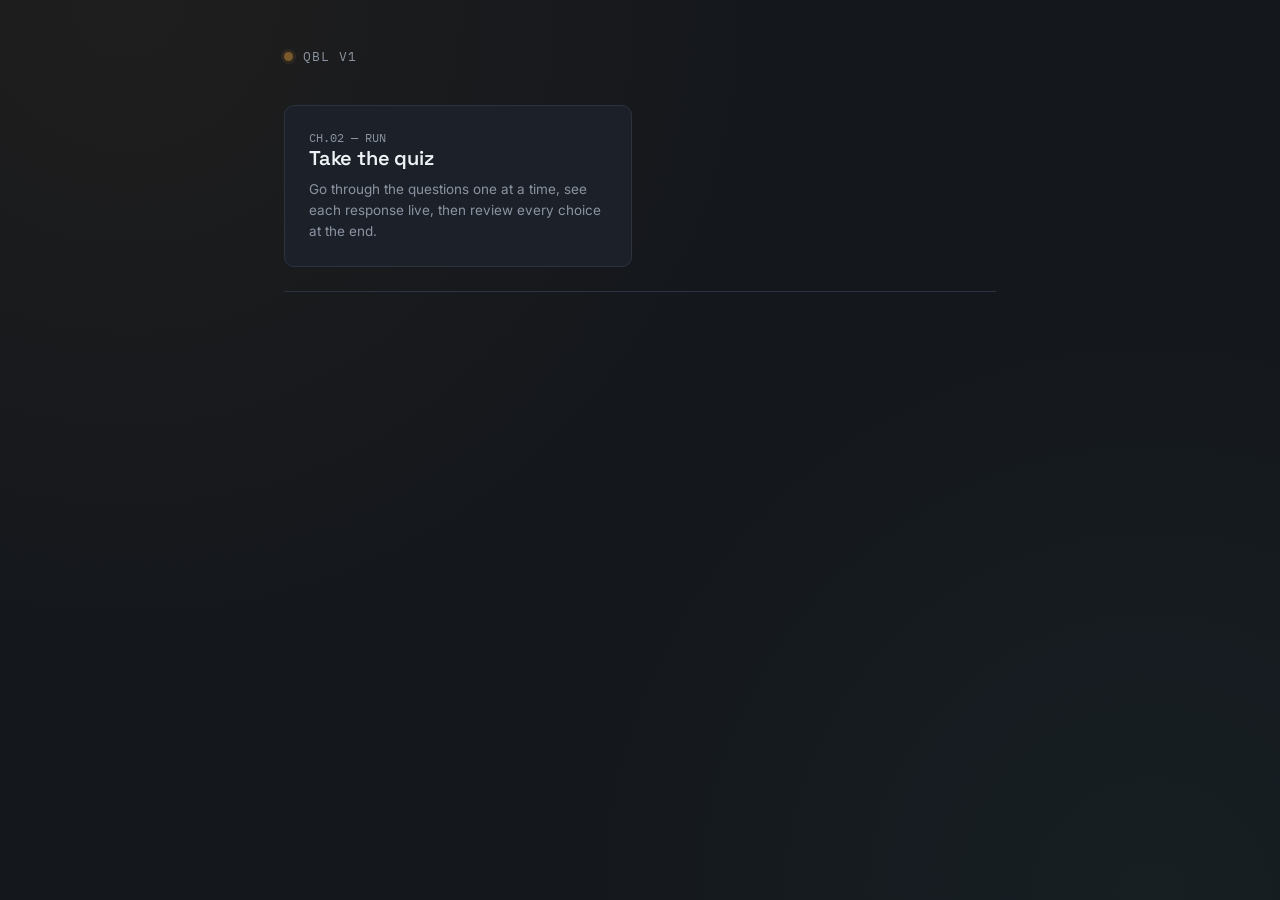
==== index.html @ 439020bc "initial commit" ====
<!DOCTYPE html>
<html lang="en">
<head>
<meta charset="UTF-8" />
<meta name="viewport" content="width=device-width, initial-scale=1.0" />
<title>Console — Interactive Question Builder</title>
<link rel="preconnect" href="https://fonts.googleapis.com">
<link href="https://fonts.googleapis.com/css2?family=Space+Grotesk:wght@500;600;700&family=Inter:wght@400;500;600&family=IBM+Plex+Mono:wght@400;500&display=swap" rel="stylesheet">
<link rel="stylesheet" href="style.css">
</head>
<body>
  <div class="wrap">
    <div class="top-chrome">
      <div class="brand"><span class="tally" id="tally"></span> QBL v1</div>
    </div>



    <div class="choice-grid">

      <a class="choice-card" href="quiz.html">
        <div class="chan-num">CH.02 — RUN</div>
        <h2>Take the quiz</h2>
        <p>Go through the questions one at a time, see each response live, then review every choice at the end.</p>
      </a>
    </div>

    <hr class="divider">

  </div>

  <script>
    // gentle idle blink on the tally light, purely decorative
    const tally = document.getElementById('tally');
    setInterval(() => tally.classList.toggle('live'), 2200);
  </script>
</body>
</html>
---- style.css ----
/* ============================================================
   TOKENS
   A "signal console" identity: questions are channels, options
   are patched outputs (video / audio / text), and a tally light
   indicates when a response is live. Charcoal base, amber tally,
   teal for secondary/utility actions.
   ============================================================ */
:root {
  --bg: #14171c;
  --surface: #1c2129;
  --surface-raised: #232936;
  --line: #2c3340;
  --text: #eef1f4;
  --text-muted: #8b93a1;
  --amber: #e8a33d;
  --amber-dim: #7a5a2a;
  --teal: #4fb3a9;
  --danger: #d9695f;

  --font-display: 'Space Grotesk', sans-serif;
  --font-body: 'Inter', sans-serif;
  --font-mono: 'IBM Plex Mono', monospace;

  --radius: 10px;
}

* { box-sizing: border-box; }

html, body {
  margin: 0;
  padding: 0;
  background: var(--bg);
  color: var(--text);
  font-family: var(--font-body);
  min-height: 100vh;
}

body {
  background-image:
    radial-gradient(circle at 10% 0%, rgba(232,163,61,0.05), transparent 45%),
    radial-gradient(circle at 90% 100%, rgba(79,179,169,0.05), transparent 45%);
}

a { color: inherit; }

.wrap {
  max-width: 760px;
  margin: 0 auto;
  padding: 48px 24px 96px;
}

/* -------------------- header / chrome -------------------- */
.top-chrome {
  display: flex;
  align-items: center;
  justify-content: space-between;
  margin-bottom: 40px;
}

.brand {
  display: flex;
  align-items: center;
  gap: 10px;
  font-family: var(--font-mono);
  font-size: 13px;
  letter-spacing: 0.08em;
  text-transform: uppercase;
  color: var(--text-muted);
}

.tally {
  width: 9px;
  height: 9px;
  border-radius: 50%;
  background: var(--amber-dim);
  box-shadow: 0 0 0 3px rgba(232,163,61,0.08);
  transition: background 0.25s ease, box-shadow 0.25s ease;
}

.tally.live {
  background: var(--amber);
  box-shadow: 0 0 0 4px rgba(232,163,61,0.22), 0 0 14px rgba(232,163,61,0.5);
}

.nav-link {
  font-family: var(--font-mono);
  font-size: 12.5px;
  text-decoration: none;
  color: var(--text-muted);
  border: 1px solid var(--line);
  padding: 6px 12px;
  border-radius: 6px;
  transition: border-color 0.15s ease, color 0.15s ease;
}
.nav-link:hover { border-color: var(--teal); color: var(--teal); }

h1, h2, h3 {
  font-family: var(--font-display);
  font-weight: 600;
  letter-spacing: -0.01em;
  margin: 0 0 8px;
}

h1 { font-size: 30px; }
h2 { font-size: 20px; }
h3 { font-size: 15px; }

.subtitle {
  color: var(--text-muted);
  font-size: 14.5px;
  line-height: 1.6;
  margin: 0 0 32px;
}

.eyebrow {
  font-family: var(--font-mono);
  font-size: 11.5px;
  letter-spacing: 0.1em;
  text-transform: uppercase;
  color: var(--teal);
  margin: 0 0 6px;
}

/* -------------------- landing choice cards -------------------- */
.choice-grid {
  display: grid;
  grid-template-columns: 1fr 1fr;
  gap: 16px;
  margin-top: 32px;
}
@media (max-width: 560px) {
  .choice-grid { grid-template-columns: 1fr; }
}

.choice-card {
  display: block;
  background: var(--surface);
  border: 1px solid var(--line);
  border-radius: var(--radius);
  padding: 24px;
  text-decoration: none;
  color: var(--text);
  transition: border-color 0.15s ease, transform 0.15s ease;
}
.choice-card:hover {
  border-color: var(--amber);
  transform: translateY(-2px);
}
.choice-card .chan-num {
  font-family: var(--font-mono);
  font-size: 12px;
  color: var(--text-muted);
}
.choice-card p {
  color: var(--text-muted);
  font-size: 13.5px;
  line-height: 1.55;
  margin: 8px 0 0;
}

/* -------------------- cards / panels -------------------- */
.panel {
  background: var(--surface);
  border: 1px solid var(--line);
  border-radius: var(--radius);
  padding: 24px;
  margin-bottom: 20px;
}

.q-card {
  background: var(--surface);
  border: 1px solid var(--line);
  border-radius: var(--radius);
  padding: 20px;
  margin-bottom: 14px;
}

.q-card .chan-label {
  font-family: var(--font-mono);
  font-size: 11.5px;
  color: var(--teal);
  letter-spacing: 0.06em;
  text-transform: uppercase;
  margin-bottom: 6px;
}

/* -------------------- form elements -------------------- */
label {
  display: block;
  font-size: 12.5px;
  color: var(--text-muted);
  margin: 14px 0 6px;
}
label:first-child { margin-top: 0; }

input[type="text"], input[type="url"], textarea, select {
  width: 100%;
  background: var(--bg);
  border: 1px solid var(--line);
  color: var(--text);
  padding: 10px 12px;
  border-radius: 7px;
  font-family: var(--font-body);
  font-size: 14px;
  outline: none;
  transition: border-color 0.15s ease;
}
input[type="text"]:focus, input[type="url"]:focus, textarea:focus, select:focus {
  border-color: var(--teal);
}
textarea { resize: vertical; min-height: 60px; }

.opt-row {
  display: grid;
  grid-template-columns: 1fr 110px 1fr auto;
  gap: 8px;
  align-items: end;
  margin-bottom: 10px;
  padding: 12px;
  background: var(--surface-raised);
  border-radius: 8px;
  border: 1px solid var(--line);
}
@media (max-width: 640px) {
  .opt-row { grid-template-columns: 1fr; }
}

.opt-row label { margin: 0 0 4px; }

/* -------------------- buttons -------------------- */
button {
  font-family: var(--font-body);
  font-weight: 600;
  font-size: 13.5px;
  border-radius: 7px;
  border: 1px solid transparent;
  padding: 10px 16px;
  cursor: pointer;
  transition: transform 0.1s ease, border-color 0.15s ease, background 0.15s ease;
}
button:active { transform: scale(0.97); }

.btn-primary {
  background: var(--amber);
  color: #1a1305;
}
.btn-primary:hover { background: #f0af52; }

.btn-secondary {
  background: transparent;
  border-color: var(--line);
  color: var(--text);
}
.btn-secondary:hover { border-color: var(--teal); color: var(--teal); }

.btn-danger {
  background: transparent;
  border-color: var(--line);
  color: var(--danger);
  font-size: 12px;
  padding: 6px 10px;
}
.btn-danger:hover { border-color: var(--danger); background: rgba(217,105,95,0.08); }

.btn-block { width: 100%; }

.btn-row {
  display: flex;
  gap: 10px;
  margin-top: 18px;
}

/* -------------------- quiz channel / option buttons -------------------- */
.channel-strip {
  display: flex;
  flex-direction: column;
  gap: 10px;
  margin: 20px 0;
}

.channel-btn {
  display: flex;
  align-items: center;
  gap: 12px;
  background: var(--surface-raised);
  border: 1px solid var(--line);
  border-radius: 8px;
  padding: 14px 16px;
  text-align: left;
  color: var(--text);
  font-size: 14.5px;
  font-weight: 500;
}
.channel-btn:hover:not(:disabled) { border-color: var(--amber); }
.channel-btn:disabled { cursor: default; opacity: 0.55; }

.channel-btn.selected {
  border-color: var(--amber);
  background: rgba(232,163,61,0.08);
}

.io-tag {
  font-family: var(--font-mono);
  font-size: 10px;
  letter-spacing: 0.06em;
  text-transform: uppercase;
  color: var(--bg);
  background: var(--teal);
  padding: 3px 7px;
  border-radius: 4px;
  flex-shrink: 0;
}
.channel-btn.selected .io-tag { background: var(--amber); }

/* -------------------- response monitor -------------------- */
.monitor {
  border: 1px solid var(--line);
  border-radius: var(--radius);
  background: var(--bg);
  padding: 18px;
  margin-top: 4px;
}
.monitor video, .monitor audio { width: 100%; display: block; border-radius: 6px; }
.monitor .monitor-text {
  font-size: 15px;
  line-height: 1.6;
  color: var(--text);
}
.monitor-label {
  font-family: var(--font-mono);
  font-size: 11px;
  color: var(--amber);
  text-transform: uppercase;
  letter-spacing: 0.08em;
  margin-bottom: 10px;
}

/* -------------------- progress -------------------- */
.progress-track {
  display: flex;
  gap: 5px;
  margin-bottom: 28px;
}
.progress-seg {
  flex: 1;
  height: 3px;
  border-radius: 2px;
  background: var(--line);
}
.progress-seg.done { background: var(--teal); }
.progress-seg.current { background: var(--amber); }

/* -------------------- review / log table -------------------- */
.log-row {
  display: grid;
  grid-template-columns: 32px 1fr;
  gap: 14px;
  padding: 16px 0;
  border-bottom: 1px solid var(--line);
}
.log-row:last-child { border-bottom: none; }
.log-num {
  font-family: var(--font-mono);
  color: var(--text-muted);
  font-size: 13px;
}
.log-q { font-size: 14.5px; margin-bottom: 6px; color: var(--text); }
.log-a {
  font-family: var(--font-mono);
  font-size: 12.5px;
  color: var(--teal);
}
.log-a .io-tag { margin-right: 8px; }

/* -------------------- misc -------------------- */
.empty-state {
  text-align: center;
  padding: 60px 20px;
  color: var(--text-muted);
}
.empty-state .eyebrow { justify-content: center; display: flex; }

.status-line {
  font-family: var(--font-mono);
  font-size: 12px;
  color: var(--text-muted);
  margin-top: 14px;
}
.status-line.error { color: var(--danger); }
.status-line.ok { color: var(--teal); }

.divider {
  border: none;
  border-top: 1px solid var(--line);
  margin: 24px 0;
}
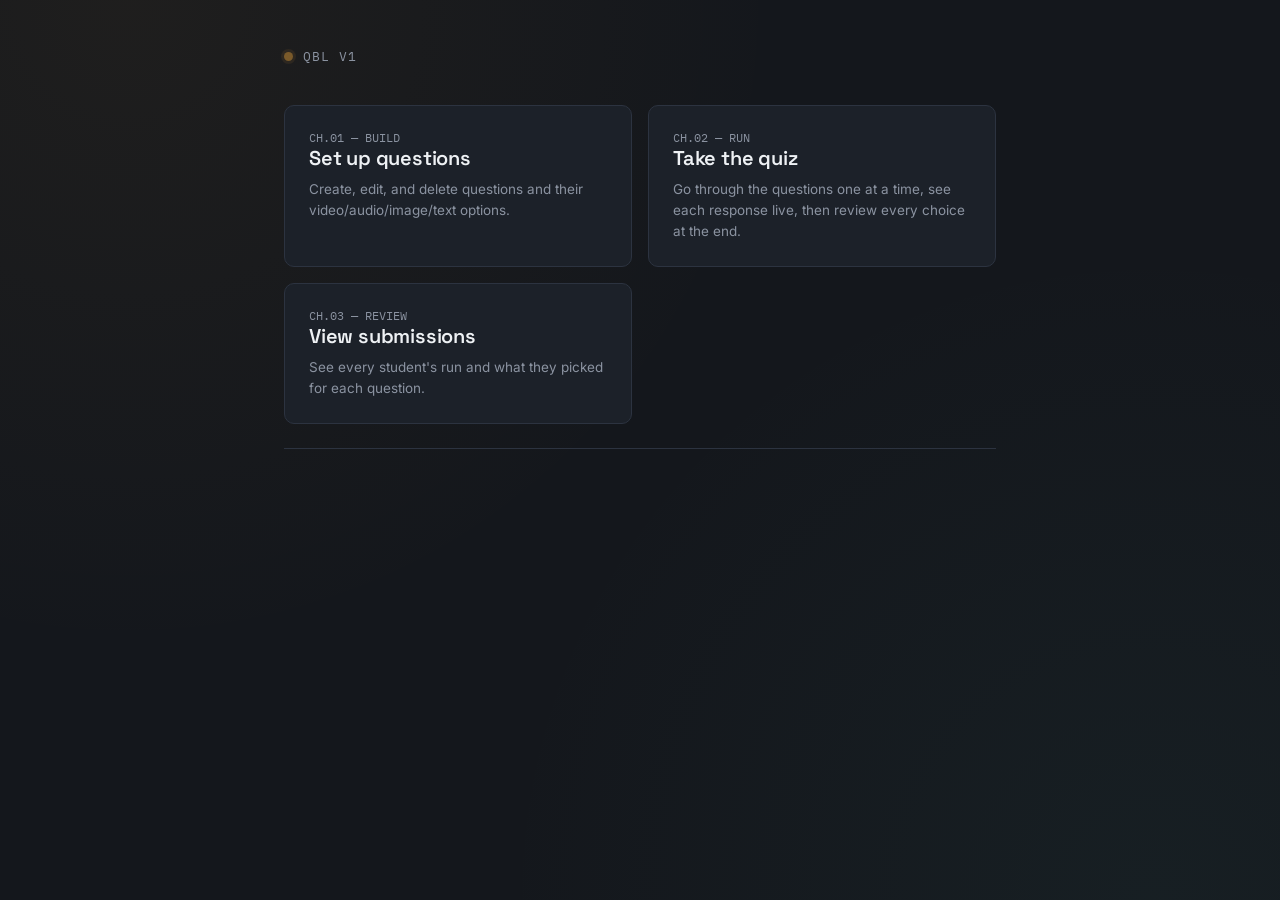
==== commit f914d84e: "added submissions page" ====
--- a/index.html
+++ b/index.html
@@ -18,10 +18,22 @@
 
     <div class="choice-grid">
 
+      <a class="choice-card" href="admin.html">
+        <div class="chan-num">CH.01 — BUILD</div>
+        <h2>Set up questions</h2>
+        <p>Create, edit, and delete questions and their video/audio/image/text options.</p>
+      </a>
+
       <a class="choice-card" href="quiz.html">
         <div class="chan-num">CH.02 — RUN</div>
         <h2>Take the quiz</h2>
         <p>Go through the questions one at a time, see each response live, then review every choice at the end.</p>
+      </a>
+
+      <a class="choice-card" href="submissions.html">
+        <div class="chan-num">CH.03 — REVIEW</div>
+        <h2>View submissions</h2>
+        <p>See every student's run and what they picked for each question.</p>
       </a>
     </div>
 
--- a/style.css
+++ b/style.css
@@ -320,7 +320,7 @@
   padding: 18px;
   margin-top: 4px;
 }
-.monitor video, .monitor audio { width: 100%; display: block; border-radius: 6px; }
+.monitor video, .monitor audio, .monitor img, .monitor iframe { width: 100%; display: block; border-radius: 6px; }
 .monitor .monitor-text {
   font-size: 15px;
   line-height: 1.6;
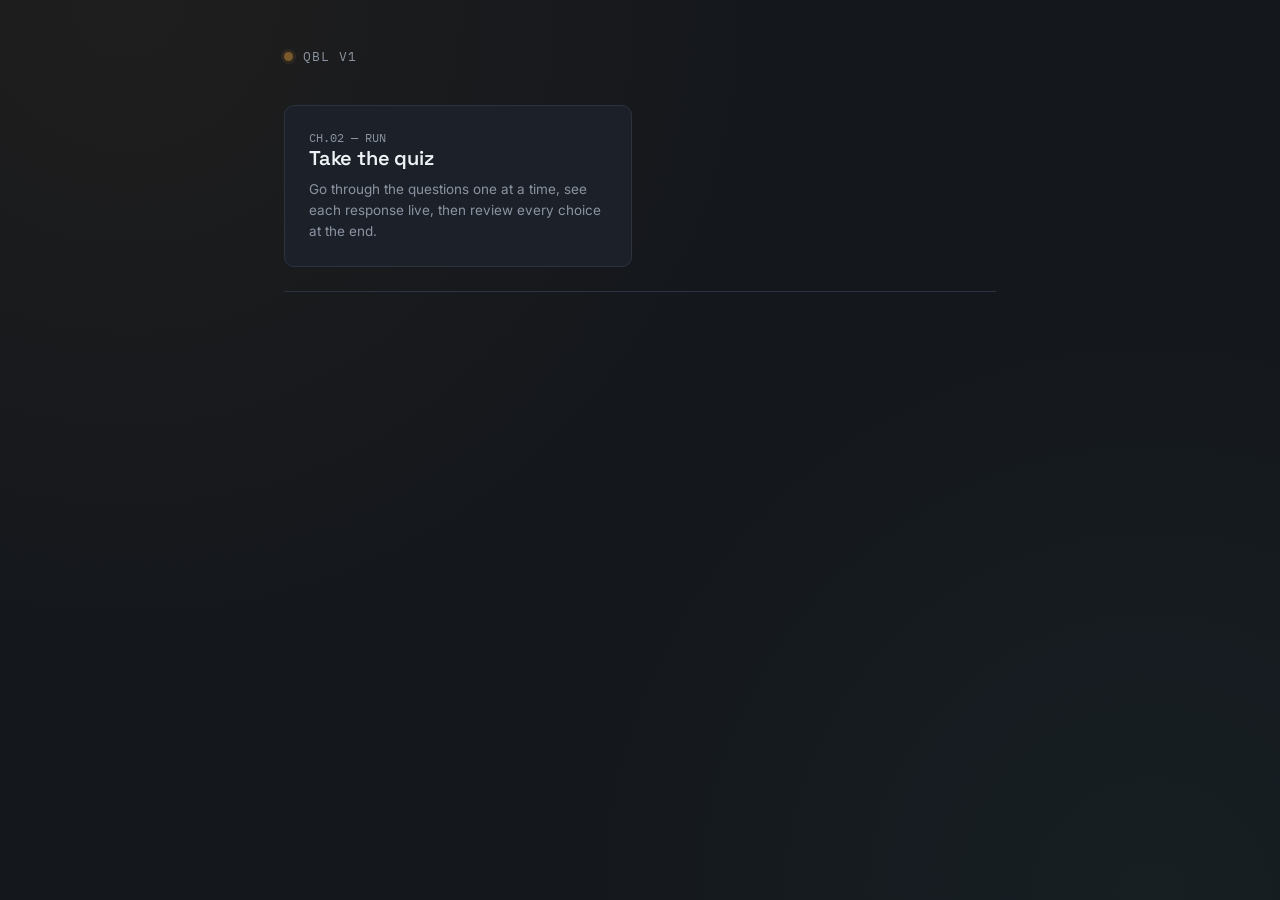
==== commit 87620973: "made changes to homepage" ====
--- a/index.html
+++ b/index.html
@@ -18,11 +18,7 @@
 
     <div class="choice-grid">
 
-      <a class="choice-card" href="admin.html">
-        <div class="chan-num">CH.01 — BUILD</div>
-        <h2>Set up questions</h2>
-        <p>Create, edit, and delete questions and their video/audio/image/text options.</p>
-      </a>
+
 
       <a class="choice-card" href="quiz.html">
         <div class="chan-num">CH.02 — RUN</div>
@@ -30,11 +26,7 @@
         <p>Go through the questions one at a time, see each response live, then review every choice at the end.</p>
       </a>
 
-      <a class="choice-card" href="submissions.html">
-        <div class="chan-num">CH.03 — REVIEW</div>
-        <h2>View submissions</h2>
-        <p>See every student's run and what they picked for each question.</p>
-      </a>
+
     </div>
 
     <hr class="divider">
